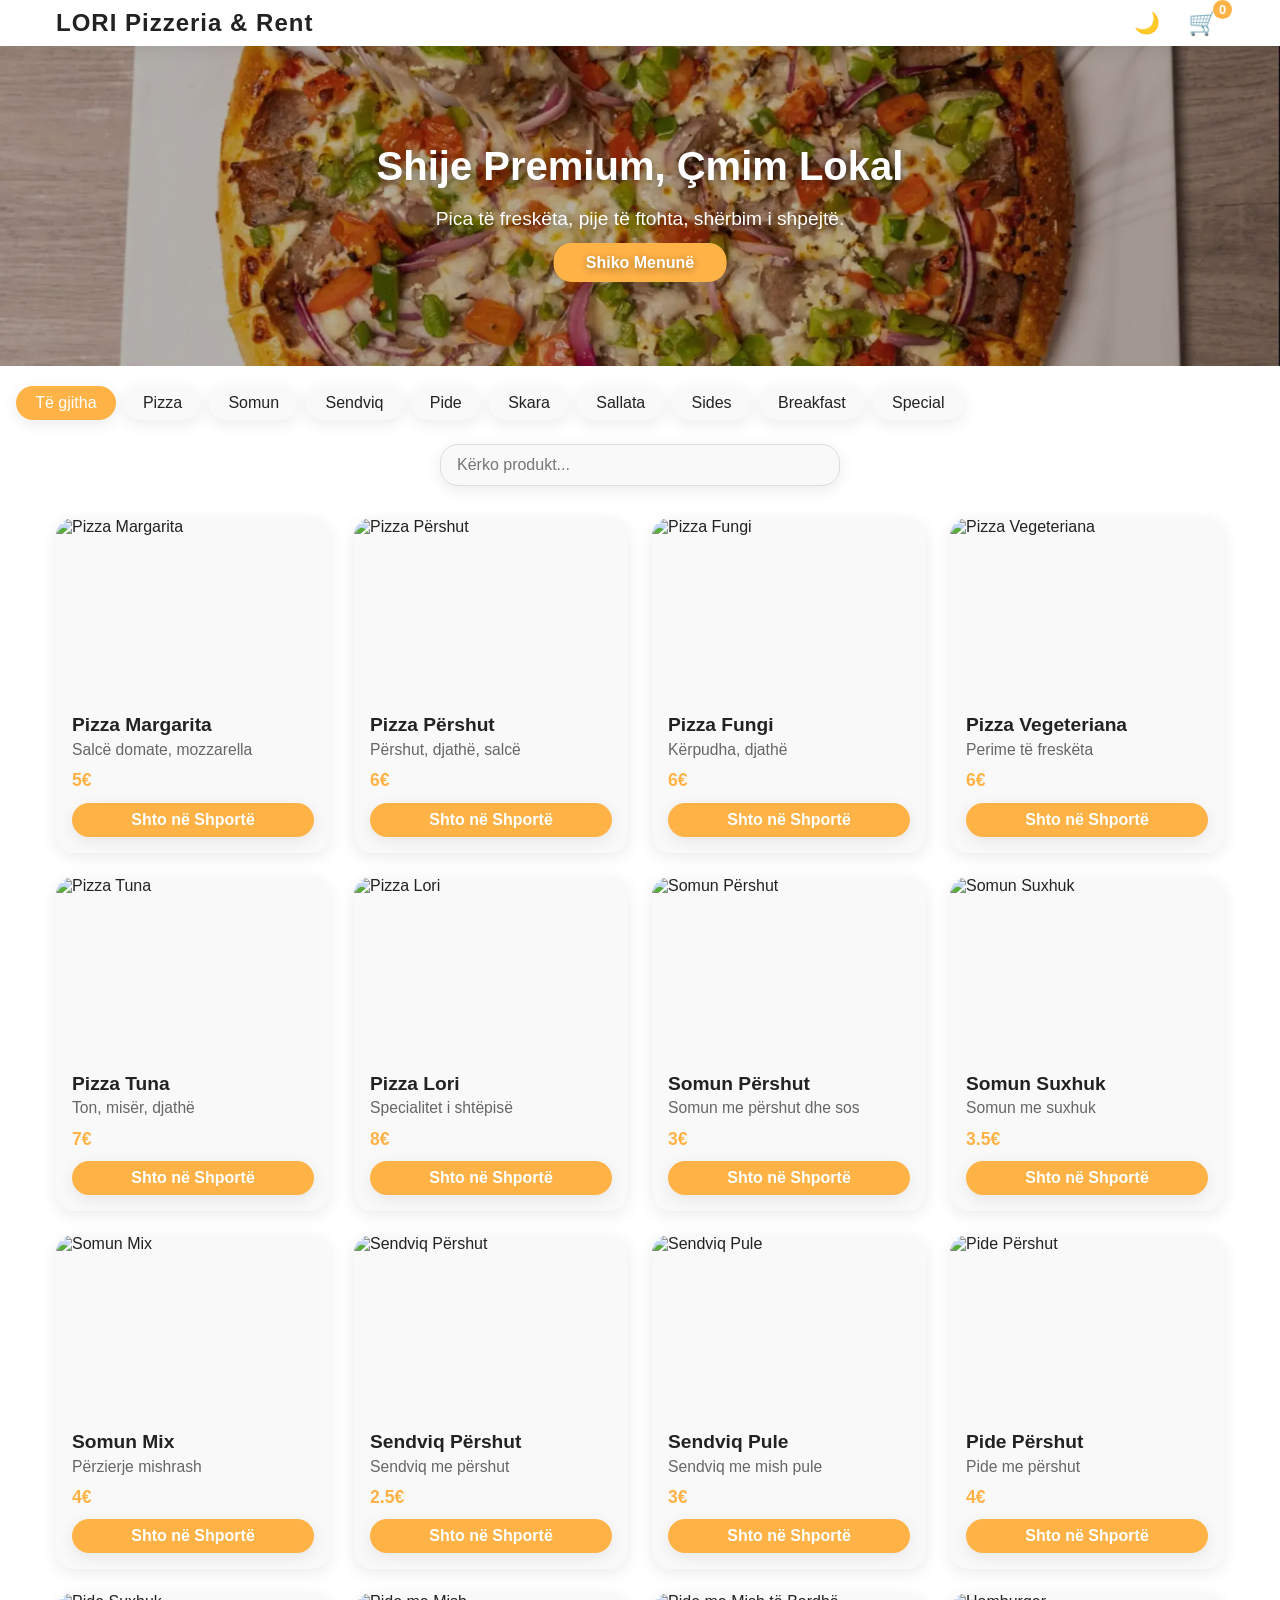
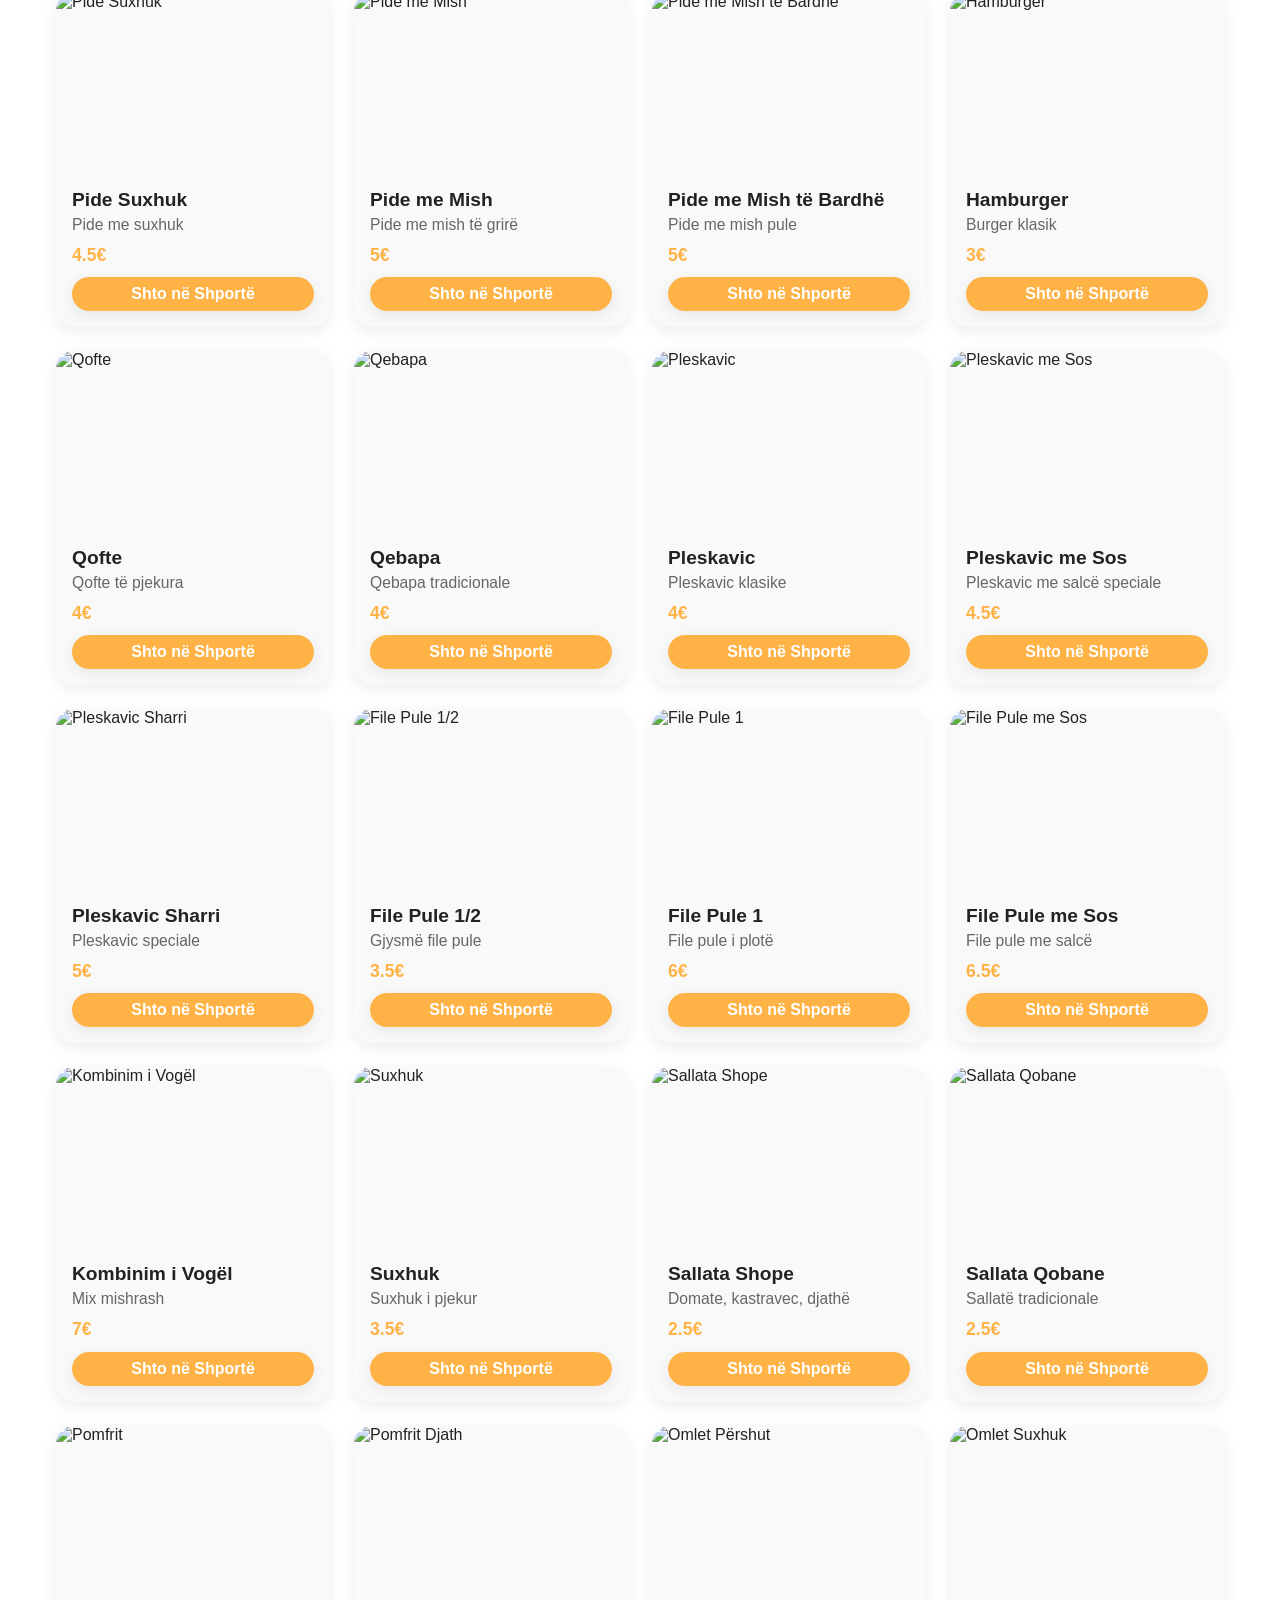
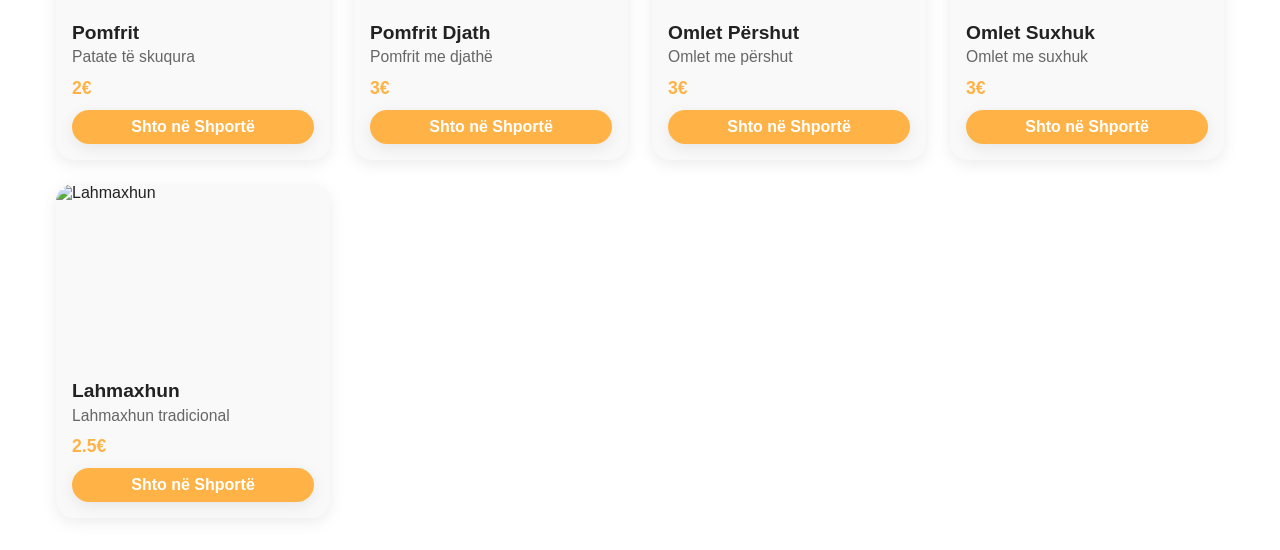
==== index.html @ ffef84b5 "Initial commit: LORI Pizzeria & Rent QR Menu SaaS" ====
<!doctype html>
<html lang="en">
  <head>
    <meta charset="UTF-8" />
    <meta name="viewport" content="width=device-width, initial-scale=1.0" />
    <title>LORI Pizzeria & Rent</title>
    <link rel="stylesheet" href="style.css" />
    <link rel="icon" href="assets/images/favicon.png" />
  </head>
  <body>
    <header class="navbar">
      <div class="container">
        <div class="logo">LORI Pizzeria & Rent</div>
        <div class="actions">
          <button id="darkModeToggle" aria-label="Toggle dark mode">
            <span class="icon-moon"></span>
          </button>
          <button id="cartBtn" class="cart-btn" aria-label="Open cart">
            <span class="icon-cart"></span>
            <span id="cartCount" class="cart-count">0</span>
          </button>
        </div>
      </div>
    </header>
    <main>
      <section class="hero">
        <img
          src="assets/images/home.avif"
          alt="Pizza Banner"
          class="hero-img"
        />
        <div class="hero-content">
          <h1>Shije Premium, Çmim Lokal</h1>
          <p>Pica të freskëta, pije të ftohta, shërbim i shpejtë.</p>
          <a href="#menu" class="scroll-btn">Shiko Menunë</a>
        </div>
      </section>
      <section class="category-filter" id="categoryFilter">
        <!-- Categories will be injected here -->
      </section>
      <section class="search-bar">
        <input type="text" id="searchInput" placeholder="Kërko produkt..." />
      </section>
      <section class="menu" id="menu">
        <div class="menu-grid" id="menuGrid">
          <!-- Products will be injected here -->
        </div>
      </section>
    </main>
    <!-- Product Modal -->
    <div id="productModal" class="modal">
      <div class="modal-content">
        <button class="close-modal" id="closeProductModal">&times;</button>
        <img id="modalProductImg" src="" alt="Product Image" />
        <h2 id="modalProductName"></h2>
        <p id="modalProductDesc"></p>
        <div class="modal-footer">
          <span id="modalProductPrice"></span>
          <button id="modalAddToCart" class="add-to-cart-btn">
            Shto në Shportë
          </button>
        </div>
      </div>
    </div>
    <!-- Cart Modal -->
    <div id="cartModal" class="modal">
      <div class="modal-content cart-modal-content">
        <button class="close-modal" id="closeCartModal">&times;</button>
        <h2>Shporta</h2>
        <div id="cartItems"></div>
        <div class="cart-total">
          <span>Totali:</span>
          <span id="cartTotal">0€</span>
        </div>
        <form id="orderForm">
          <input type="text" id="clientName" placeholder="Emri (opsionale)" />
          <input
            type="text"
            id="clientAddress"
            placeholder="Adresa (opsionale)"
          />
          <input
            type="text"
            id="clientNotes"
            placeholder="Shënime (opsionale)"
          />
          <div class="order-actions">
            <button type="button" id="sendWhatsApp" class="order-btn whatsapp">
              WhatsApp
            </button>
            <button type="button" id="sendSMS" class="order-btn sms">
              SMS
            </button>
            <button type="button" id="sendViber" class="order-btn viber">
              Viber
            </button>
          </div>
        </form>
      </div>
    </div>
    <div id="toast" class="toast"></div>
    <script src="script.js"></script>
  </body>
</html>
---- style.css ----
/* LORI Pizzeria & Rent - Modern UI */
:root {
  --primary: #ffb347;
  --secondary: #222;
  --bg: #fff;
  --text: #222;
  --card: #f9f9f9;
  --shadow: 0 4px 16px rgba(0,0,0,0.08);
  --radius: 18px;
  --transition: 0.2s cubic-bezier(.4,0,.2,1);
}
body.dark {
  --bg: #181818;
  --text: #fff;
  --card: #232323;
}
* { box-sizing: border-box; }
body {
  margin: 0;
  font-family: 'Segoe UI', Arial, sans-serif;
  background: var(--bg);
  color: var(--text);
  transition: background var(--transition), color var(--transition);
}
.navbar {
  position: sticky; top: 0; z-index: 100;
  background: var(--bg);
  box-shadow: var(--shadow);
  padding: 0.5rem 0;
}
.navbar .container {
  display: flex; align-items: center; justify-content: space-between;
  max-width: 1200px; margin: 0 auto; padding: 0 1rem;
}
.logo {
  font-size: 1.5rem; font-weight: bold; letter-spacing: 1px;
}
.actions { display: flex; gap: 1rem; }
.cart-btn {
  background: none; border: none; position: relative; cursor: pointer;
}
.icon-cart::before {
  content: '\1F6D2'; font-size: 1.5rem;
}
.cart-count {
  position: absolute; top: -8px; right: -8px;
  background: var(--primary); color: #fff; border-radius: 50%; font-size: 0.8rem;
  padding: 2px 6px; font-weight: bold;
}
#darkModeToggle {
  background: none; border: none; cursor: pointer;
}
.icon-moon::before {
  content: '\1F319'; font-size: 1.3rem;
}
.hero {
  position: relative; text-align: center; overflow: hidden;
}
.hero-img {
  width: 100%; max-height: 320px; object-fit: cover; filter: brightness(0.7);
}
.hero-content {
  position: absolute; top: 50%; left: 50%; transform: translate(-50%, -50%);
  color: #fff; text-shadow: 0 2px 8px rgba(0,0,0,0.4);
}
.hero-content h1 {
  font-size: 2.5rem; margin: 0 0 0.5rem;
}
.hero-content p {
  font-size: 1.2rem; margin-bottom: 1.5rem;
}
.scroll-btn {
  background: var(--primary); color: #fff; border: none; border-radius: var(--radius);
  padding: 0.7rem 2rem; font-size: 1rem; font-weight: bold; cursor: pointer;
  box-shadow: var(--shadow); text-decoration: none; transition: background var(--transition);
}
.scroll-btn:hover { background: #ffa500; }
.category-filter {
  display: flex; gap: 0.5rem; overflow-x: auto; padding: 1rem 1rem 0.5rem;
  background: var(--bg);
}
.category-btn {
  background: var(--card); color: var(--text); border: none; border-radius: var(--radius);
  padding: 0.5rem 1.2rem; font-size: 1rem; cursor: pointer; box-shadow: var(--shadow);
  transition: background var(--transition), color var(--transition);
  margin-bottom: 0.5rem;
}
.category-btn.active, .category-btn:hover {
  background: var(--primary); color: #fff;
}
.search-bar {
  display: flex; justify-content: center; padding: 0.5rem 1rem;
}
#searchInput {
  width: 100%; max-width: 400px; padding: 0.7rem 1rem; border-radius: var(--radius);
  border: 1px solid #ddd; font-size: 1rem; background: var(--card); color: var(--text);
  box-shadow: var(--shadow); outline: none; transition: border var(--transition);
}
#searchInput:focus { border: 1.5px solid var(--primary); }
.menu {
  padding: 1.5rem 1rem 2rem;
  max-width: 1200px; margin: 0 auto;
}
.menu-grid {
  display: grid; grid-template-columns: repeat(auto-fit, minmax(240px, 1fr)); gap: 1.5rem;
}
.product-card {
  background: var(--card); border-radius: var(--radius); box-shadow: var(--shadow);
  overflow: hidden; display: flex; flex-direction: column; transition: transform var(--transition), box-shadow var(--transition);
  cursor: pointer; position: relative;
}
.product-card:hover {
  transform: translateY(-6px) scale(1.03);
  box-shadow: 0 8px 32px rgba(0,0,0,0.13);
}
.product-img {
  width: 100%; height: 180px; object-fit: cover;
}
.product-info {
  padding: 1rem; flex: 1 1 auto; display: flex; flex-direction: column;
}
.product-title {
  font-size: 1.2rem; font-weight: bold; margin-bottom: 0.3rem;
}
.product-desc {
  font-size: 0.98rem; color: #666; margin-bottom: 0.7rem;
}
.product-price {
  font-size: 1.1rem; font-weight: bold; color: var(--primary); margin-bottom: 0.7rem;
}
.add-to-cart-btn {
  background: var(--primary); color: #fff; border: none; border-radius: var(--radius);
  padding: 0.5rem 1.2rem; font-size: 1rem; font-weight: bold; cursor: pointer;
  box-shadow: var(--shadow); transition: background var(--transition);
}
.add-to-cart-btn:hover { background: #ffa500; }
/* Modal Styles */
.modal {
  display: none; position: fixed; z-index: 200; left: 0; top: 0; width: 100vw; height: 100vh;
  background: rgba(0,0,0,0.35); justify-content: center; align-items: center; transition: opacity var(--transition);
}
.modal.show { display: flex; animation: fadeIn 0.2s; }
@keyframes fadeIn { from { opacity: 0; } to { opacity: 1; } }
.modal-content {
  background: var(--card); border-radius: var(--radius); box-shadow: var(--shadow);
  padding: 2rem 1.5rem; max-width: 400px; width: 95vw; position: relative; text-align: center;
  animation: modalPop 0.25s;
}
@keyframes modalPop { from { transform: scale(0.95); opacity: 0; } to { transform: scale(1); opacity: 1; } }
.close-modal {
  position: absolute; top: 1rem; right: 1rem; background: none; border: none; font-size: 1.5rem; color: #888; cursor: pointer;
}
.cart-modal-content { max-width: 480px; }
#cartItems { margin: 1.2rem 0; }
.cart-item {
  display: flex; align-items: center; gap: 0.7rem; background: var(--bg); border-radius: var(--radius);
  margin-bottom: 0.7rem; padding: 0.7rem 0.5rem; box-shadow: var(--shadow);
}
.cart-item-img {
  width: 54px; height: 54px; object-fit: cover; border-radius: var(--radius);
}
.cart-item-info { flex: 1 1 auto; }
.cart-item-title { font-weight: bold; font-size: 1rem; }
.cart-item-desc { font-size: 0.95rem; color: #888; }
.cart-item-controls {
  display: flex; flex-direction: column; align-items: center; gap: 0.2rem;
}
.cart-item-qty {
  display: flex; align-items: center; gap: 0.3rem;
}
.qty-btn {
  background: var(--primary); color: #fff; border: none; border-radius: 50%; width: 28px; height: 28px;
  font-size: 1.1rem; font-weight: bold; cursor: pointer; transition: background var(--transition);
}
.qty-btn:hover { background: #ffa500; }
.cart-item-price { font-size: 1rem; color: var(--primary); font-weight: bold; margin-top: 0.2rem; }
.delete-item {
  background: none; border: none; color: #e74c3c; font-size: 1.2rem; cursor: pointer; margin-left: 0.5rem;
}
.cart-total {
  display: flex; justify-content: space-between; font-size: 1.1rem; font-weight: bold; margin-bottom: 1rem;
}
.order-actions {
  display: flex; gap: 0.7rem; margin-top: 1rem; justify-content: center;
}
.order-btn {
  flex: 1 1 auto; padding: 0.7rem 0; border: none; border-radius: var(--radius); font-size: 1rem; font-weight: bold; cursor: pointer;
  transition: background var(--transition);
}
.order-btn.whatsapp { background: #25d366; color: #fff; }
.order-btn.sms { background: #007aff; color: #fff; }
.order-btn.viber { background: #665cac; color: #fff; }
.order-btn:hover { filter: brightness(0.93); }
#orderForm input {
  width: 100%; margin-bottom: 0.5rem; padding: 0.6rem 1rem; border-radius: var(--radius);
  border: 1px solid #ddd; font-size: 1rem; background: var(--bg); color: var(--text);
  box-shadow: var(--shadow); outline: none; transition: border var(--transition);
}
#orderForm input:focus { border: 1.5px solid var(--primary); }
.toast {
  position: fixed; bottom: 2rem; left: 50%; transform: translateX(-50%);
  background: var(--primary); color: #fff; padding: 1rem 2rem; border-radius: var(--radius);
  box-shadow: var(--shadow); font-size: 1.1rem; opacity: 0; pointer-events: none; transition: opacity 0.3s;
  z-index: 9999;
}
.toast.show { opacity: 1; pointer-events: auto; }
@media (max-width: 600px) {
  .hero-content h1 { font-size: 1.5rem; }
  .modal-content, .cart-modal-content { padding: 1rem 0.5rem; }
  .menu-grid { grid-template-columns: 1fr; }
}
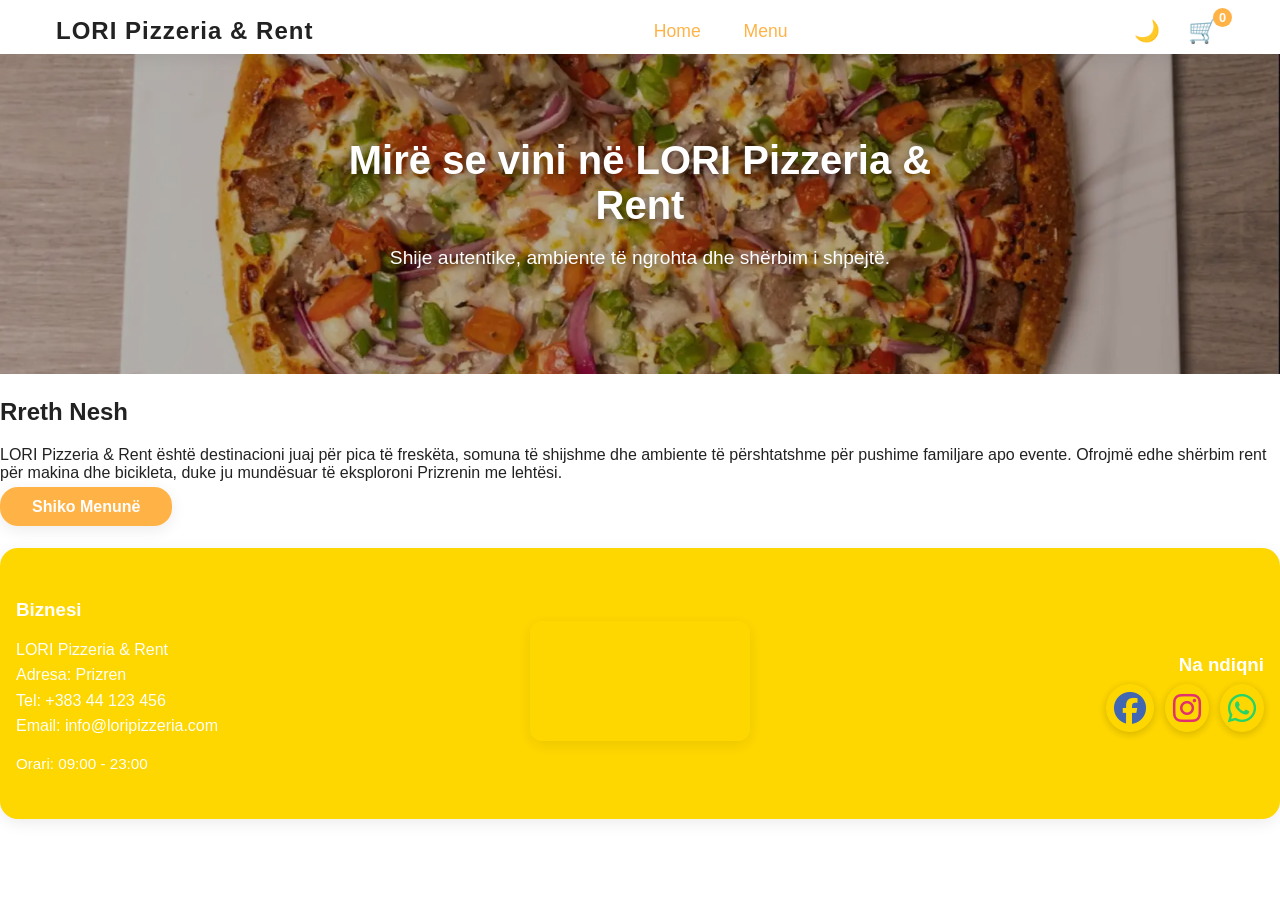
==== commit a041545b: "Improve cart.html UI: beautify cart buttons and cart details section, and update order message forma" ====
--- a/index.html
+++ b/index.html
@@ -3,102 +3,39 @@
   <head>
     <meta charset="UTF-8" />
     <meta name="viewport" content="width=device-width, initial-scale=1.0" />
-    <title>LORI Pizzeria & Rent</title>
+    <title>LORI Pizzeria & Rent - Home</title>
     <link rel="stylesheet" href="style.css" />
-    <link rel="icon" href="assets/images/favicon.png" />
+    <!-- Font Awesome CDN for icons -->
+    <link
+      rel="stylesheet"
+      href="https://cdnjs.cloudflare.com/ajax/libs/font-awesome/6.4.0/css/all.min.css"
+      referrerpolicy="no-referrer"
+    />
+    <script src="script.js" defer></script>
   </head>
   <body>
-    <header class="navbar">
-      <div class="container">
-        <div class="logo">LORI Pizzeria & Rent</div>
-        <div class="actions">
-          <button id="darkModeToggle" aria-label="Toggle dark mode">
-            <span class="icon-moon"></span>
-          </button>
-          <button id="cartBtn" class="cart-btn" aria-label="Open cart">
-            <span class="icon-cart"></span>
-            <span id="cartCount" class="cart-count">0</span>
-          </button>
-        </div>
-      </div>
-    </header>
+    <div id="navbar-placeholder"></div>
     <main>
       <section class="hero">
-        <img
-          src="assets/images/home.avif"
-          alt="Pizza Banner"
-          class="hero-img"
-        />
+        <img src="assets/images/home.avif" alt="Hero Pizza" class="hero-img" />
         <div class="hero-content">
-          <h1>Shije Premium, Çmim Lokal</h1>
-          <p>Pica të freskëta, pije të ftohta, shërbim i shpejtë.</p>
-          <a href="#menu" class="scroll-btn">Shiko Menunë</a>
+          <h1>Mirë se vini në LORI Pizzeria & Rent</h1>
+          <p>Shije autentike, ambiente të ngrohta dhe shërbim i shpejtë.</p>
         </div>
       </section>
-      <section class="category-filter" id="categoryFilter">
-        <!-- Categories will be injected here -->
-      </section>
-      <section class="search-bar">
-        <input type="text" id="searchInput" placeholder="Kërko produkt..." />
-      </section>
-      <section class="menu" id="menu">
-        <div class="menu-grid" id="menuGrid">
-          <!-- Products will be injected here -->
+      <section class="about">
+        <div class="about-content">
+          <h2>Rreth Nesh</h2>
+          <p>
+            LORI Pizzeria & Rent është destinacioni juaj për pica të freskëta,
+            somuna të shijshme dhe ambiente të përshtatshme për pushime
+            familjare apo evente. Ofrojmë edhe shërbim rent për makina dhe
+            bicikleta, duke ju mundësuar të eksploroni Prizrenin me lehtësi.
+          </p>
+          <a href="menu.html" class="scroll-btn">Shiko Menunë</a>
         </div>
       </section>
     </main>
-    <!-- Product Modal -->
-    <div id="productModal" class="modal">
-      <div class="modal-content">
-        <button class="close-modal" id="closeProductModal">&times;</button>
-        <img id="modalProductImg" src="" alt="Product Image" />
-        <h2 id="modalProductName"></h2>
-        <p id="modalProductDesc"></p>
-        <div class="modal-footer">
-          <span id="modalProductPrice"></span>
-          <button id="modalAddToCart" class="add-to-cart-btn">
-            Shto në Shportë
-          </button>
-        </div>
-      </div>
-    </div>
-    <!-- Cart Modal -->
-    <div id="cartModal" class="modal">
-      <div class="modal-content cart-modal-content">
-        <button class="close-modal" id="closeCartModal">&times;</button>
-        <h2>Shporta</h2>
-        <div id="cartItems"></div>
-        <div class="cart-total">
-          <span>Totali:</span>
-          <span id="cartTotal">0€</span>
-        </div>
-        <form id="orderForm">
-          <input type="text" id="clientName" placeholder="Emri (opsionale)" />
-          <input
-            type="text"
-            id="clientAddress"
-            placeholder="Adresa (opsionale)"
-          />
-          <input
-            type="text"
-            id="clientNotes"
-            placeholder="Shënime (opsionale)"
-          />
-          <div class="order-actions">
-            <button type="button" id="sendWhatsApp" class="order-btn whatsapp">
-              WhatsApp
-            </button>
-            <button type="button" id="sendSMS" class="order-btn sms">
-              SMS
-            </button>
-            <button type="button" id="sendViber" class="order-btn viber">
-              Viber
-            </button>
-          </div>
-        </form>
-      </div>
-    </div>
-    <div id="toast" class="toast"></div>
-    <script src="script.js"></script>
+    <div id="footer-placeholder"></div>
   </body>
 </html>
--- a/style.css
+++ b/style.css
@@ -1,3 +1,183 @@
+/* Cart Details Section Styles */
+.cart-details {
+  background: #fffbe7;
+  border-radius: 18px;
+  box-shadow: 0 4px 18px rgba(255, 168, 0, 0.10);
+  padding: 2rem 1.5rem 1.5rem 1.5rem;
+  margin-left: 1.5rem;
+  min-width: 320px;
+  max-width: 370px;
+  display: flex;
+  flex-direction: column;
+  align-items: stretch;
+}
+.cart-details-title {
+  font-size: 1.4rem;
+  font-weight: bold;
+  color: #ff9800;
+  margin-bottom: 1.2rem;
+  text-align: center;
+  letter-spacing: 0.5px;
+}
+.cart-details-inputs {
+  display: flex;
+  flex-direction: column;
+  gap: 0.7rem;
+  margin-bottom: 1.2rem;
+}
+.cart-input {
+  border: 1.5px solid #ffd180;
+  border-radius: 8px;
+  padding: 0.7rem 1rem;
+  font-size: 1rem;
+  background: #fff;
+  transition: border 0.2s;
+}
+.cart-input:focus {
+  border: 1.5px solid #ff9800;
+  outline: none;
+}
+.cart-details-actions {
+  display: flex;
+  gap: 0.7rem;
+  margin-bottom: 1.2rem;
+  justify-content: center;
+}
+.cart-btn-whatsapp, .cart-btn-sms, .cart-btn-viber {
+  flex: 1 1 0;
+  padding: 0.7rem 0.5rem;
+  border: none;
+  border-radius: 8px;
+  font-size: 1.05rem;
+  font-weight: 600;
+  cursor: pointer;
+  transition: background 0.2s, transform 0.15s;
+  box-shadow: 0 2px 8px rgba(0,0,0,0.06);
+}
+.cart-btn-whatsapp { background: linear-gradient(90deg, #25d366 60%, #128c7e 100%); color: #fff; }
+.cart-btn-whatsapp:hover { background: linear-gradient(90deg, #128c7e 60%, #25d366 100%); transform: translateY(-2px) scale(1.04); }
+.cart-btn-sms { background: linear-gradient(90deg, #ffd600 60%, #ff9800 100%); color: #333; }
+.cart-btn-sms:hover { background: linear-gradient(90deg, #ff9800 60%, #ffd600 100%); transform: translateY(-2px) scale(1.04); }
+.cart-btn-viber { background: linear-gradient(90deg, #8f5db7 60%, #6f3faa 100%); color: #fff; }
+.cart-btn-viber:hover { background: linear-gradient(90deg, #6f3faa 60%, #8f5db7 100%); transform: translateY(-2px) scale(1.04); }
+.cart-details-total {
+  display: flex;
+  justify-content: space-between;
+  align-items: center;
+  font-size: 1.15rem;
+  font-weight: bold;
+  color: #ff9800;
+  background: #fff3e0;
+  border-radius: 8px;
+  padding: 0.7rem 1rem;
+  margin-top: 0.5rem;
+  box-shadow: 0 1px 4px rgba(255, 168, 0, 0.07);
+}
+/* Top icon styles for menu.html */
+/* Footer social icons white */
+/* Footer social icons white and visible */
+/* Footer social icons: pure white, bigger, no shadow */
+/* Footer social icons: white with dark background for visibility */
+/* Footer social icons: white with thin border for visibility */
+/* Footer social icons: white, round, subtle shadow, correct Font Awesome shape */
+.footer .social-icons i {
+  border-radius: 50%;
+  padding: 8px;
+  opacity: 1 !important;
+  /* font-weight: bold; */
+  background: none;
+  box-shadow: 0 2px 8px rgba(0,0,0,0.18);
+  display: inline-flex;
+  align-items: center;
+  justify-content: center;
+}
+/* Social icon colors */
+.social-icon-facebook {
+  color: #4267b2;
+  border-radius: 50%;
+  box-shadow: var(--shadow);
+  padding: 4px;
+}
+.social-icon-instagram {
+  color: #e1306c;
+  border-radius: 50%;
+  box-shadow: var(--shadow);
+  padding: 4px;
+}
+.social-icon-whatsapp {
+  color: #25d366;
+  border-radius: 50%;
+  box-shadow: var(--shadow);
+  padding: 4px;
+}
+/* Footer styles moved from inline */
+.footer {
+  display: flex;
+  flex-wrap: wrap;
+  justify-content: space-between;
+  align-items: center;
+  background: #ffd700;
+  color: #fff;
+  box-shadow: var(--shadow);
+  border-radius: var(--radius);
+  padding: 2rem 1rem;
+  margin-top: 2rem;
+}
+.footer-left, .footer-center, .footer-right {
+  flex: 1 1 220px;
+  min-width: 220px;
+}
+.footer-center {
+  text-align: center;
+  color: #fff;
+}
+.footer-right {
+  text-align: right;
+  color: #fff;
+}
+.footer-title {
+  color: #fff;
+  margin-bottom: 0.5rem;
+}
+.footer-info {
+  font-size: 1rem;
+  line-height: 1.6;
+  color: #fff;
+}
+.footer-hours {
+  font-size: 0.95rem;
+  color: #fff;
+}
+.footer-map {
+  border-radius: 12px;
+  border: none;
+  box-shadow: var(--shadow);
+}
+.social-icons {
+  display: flex;
+  gap: 0.7rem;
+  justify-content: flex-end;
+}
+/* Navbar links styled like cart button */
+.nav-link {
+  color: var(--primary);
+  text-decoration: none;
+  font-size: 1.1rem;
+  font-weight: 500;
+  padding: 0.5rem 1.2rem;
+  border-radius: var(--radius);
+  transition: background var(--transition), color var(--transition);
+}
+.nav-link:hover {
+  background: var(--primary);
+  color: #fff;
+}
+.nav-link.active {
+  background: var(--primary);
+  color: #fff;
+  font-weight: bold;
+  box-shadow: var(--shadow);
+}
 /* LORI Pizzeria & Rent - Modern UI */
 :root {
   --primary: #ffb347;
@@ -26,7 +206,7 @@
   position: sticky; top: 0; z-index: 100;
   background: var(--bg);
   box-shadow: var(--shadow);
-  padding: 0.5rem 0;
+  padding: 1rem 0 0.5rem 0;
 }
 .navbar .container {
   display: flex; align-items: center; justify-content: space-between;
@@ -145,6 +325,16 @@
   background: var(--card); border-radius: var(--radius); box-shadow: var(--shadow);
   padding: 2rem 1.5rem; max-width: 400px; width: 95vw; position: relative; text-align: center;
   animation: modalPop 0.25s;
+  max-height: 90vh;
+  overflow-y: auto;
+}
+/* Product modal image responsive and limited */
+#productModal img, .modal-content img {
+  max-width: 100%;
+  max-height: 220px;
+  object-fit: contain;
+  border-radius: var(--radius);
+  margin-bottom: 1rem;
 }
 @keyframes modalPop { from { transform: scale(0.95); opacity: 0; } to { transform: scale(1); opacity: 1; } }
 .close-modal {
@@ -168,14 +358,45 @@
 .cart-item-qty {
   display: flex; align-items: center; gap: 0.3rem;
 }
+
 .qty-btn {
-  background: var(--primary); color: #fff; border: none; border-radius: 50%; width: 28px; height: 28px;
-  font-size: 1.1rem; font-weight: bold; cursor: pointer; transition: background var(--transition);
-}
-.qty-btn:hover { background: #ffa500; }
+  background: linear-gradient(135deg, #ff9800 0%, #ffb347 100%);
+  color: #fff;
+  border: none;
+  border-radius: 50%;
+  width: 32px;
+  height: 32px;
+  font-size: 1.2rem;
+  font-weight: bold;
+  cursor: pointer;
+  box-shadow: 0 2px 6px rgba(0,0,0,0.08);
+  transition: background 0.2s, transform 0.15s;
+  margin: 0 2px;
+}
+.qty-btn:hover {
+  background: linear-gradient(135deg, #ffa500 0%, #ff9800 100%);
+  transform: scale(1.08);
+}
 .cart-item-price { font-size: 1rem; color: var(--primary); font-weight: bold; margin-top: 0.2rem; }
 .delete-item {
-  background: none; border: none; color: #e74c3c; font-size: 1.2rem; cursor: pointer; margin-left: 0.5rem;
+  background: linear-gradient(135deg, #e74c3c 0%, #ff7675 100%);
+  border: none;
+  color: #fff;
+  font-size: 1.2rem;
+  cursor: pointer;
+  margin-left: 0.5rem;
+  border-radius: 50%;
+  width: 32px;
+  height: 32px;
+  display: flex;
+  align-items: center;
+  justify-content: center;
+  box-shadow: 0 2px 6px rgba(0,0,0,0.08);
+  transition: background 0.2s, transform 0.15s;
+}
+.delete-item:hover {
+  background: linear-gradient(135deg, #ff7675 0%, #e74c3c 100%);
+  transform: scale(1.08) rotate(-10deg);
 }
 .cart-total {
   display: flex; justify-content: space-between; font-size: 1.1rem; font-weight: bold; margin-bottom: 1rem;
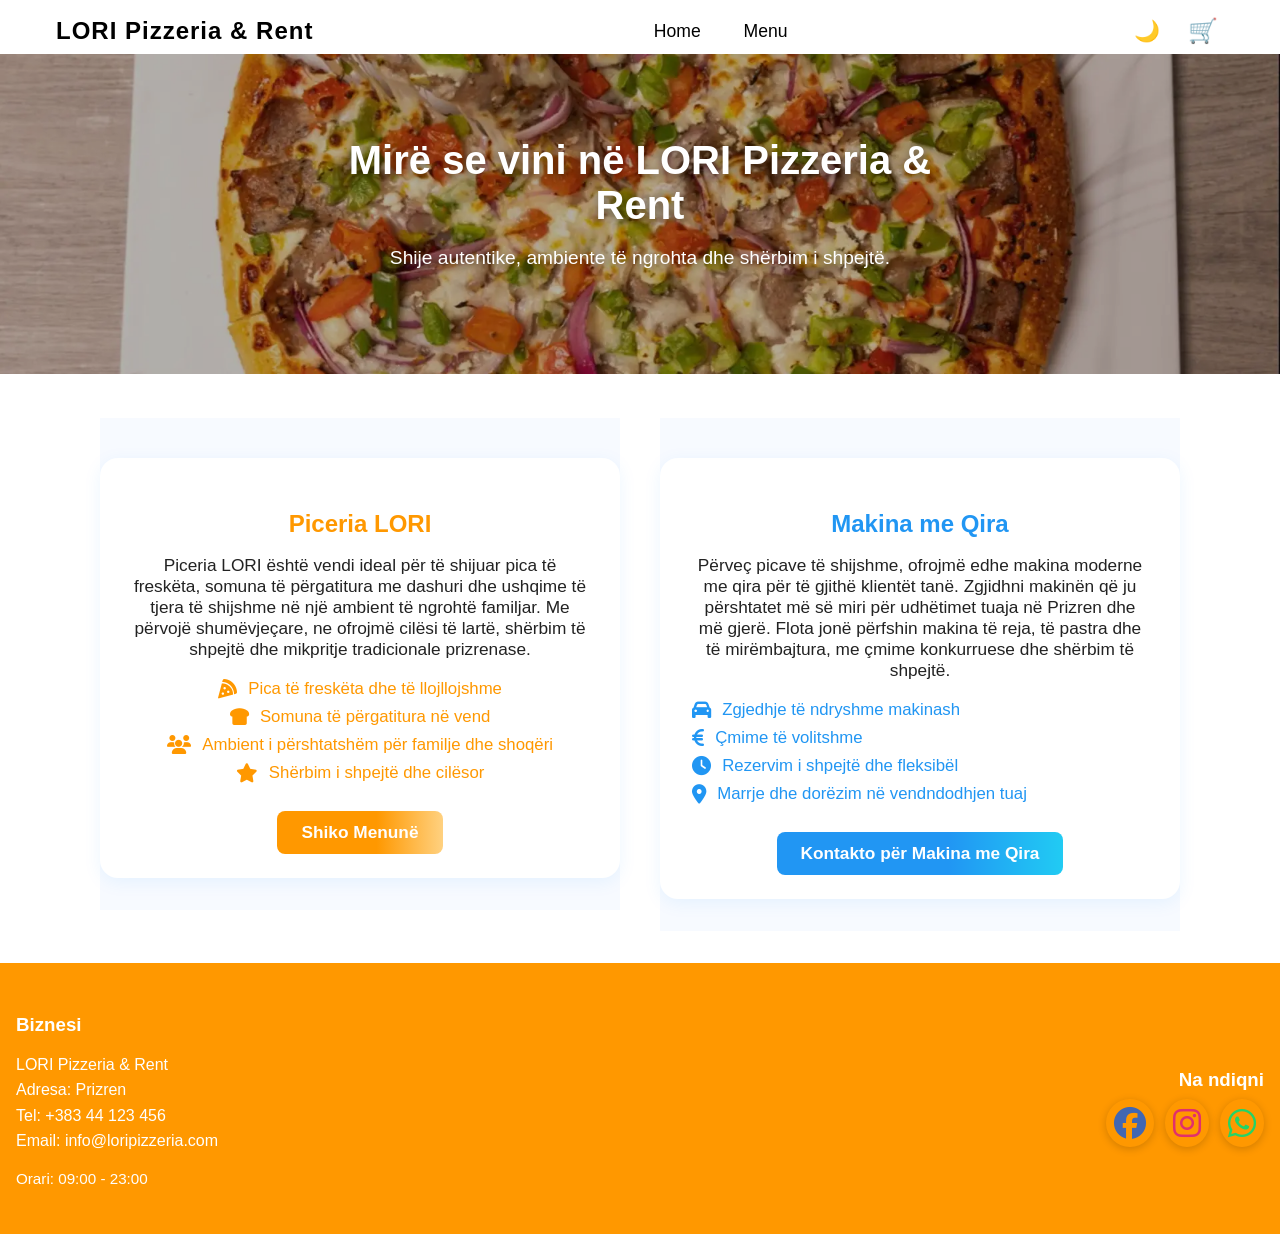
==== commit 57471b04: "Unify brand color: set footer background to #ff9800 and update 'Rreth Nesh' section to match 'Makina" ====
--- a/index.html
+++ b/index.html
@@ -24,15 +24,44 @@
         </div>
       </section>
       <section class="about">
-        <div class="about-content">
-          <h2>Rreth Nesh</h2>
-          <p>
-            LORI Pizzeria & Rent është destinacioni juaj për pica të freskëta,
-            somuna të shijshme dhe ambiente të përshtatshme për pushime
-            familjare apo evente. Ofrojmë edhe shërbim rent për makina dhe
-            bicikleta, duke ju mundësuar të eksploroni Prizrenin me lehtësi.
-          </p>
-          <a href="menu.html" class="scroll-btn">Shiko Menunë</a>
+      <div class="info-sections-flex">
+        <section class="about-section">
+          <div class="about-content">
+            <h2>Piceria LORI</h2>
+            <p>
+              Piceria LORI është vendi ideal për të shijuar pica të freskëta, somuna të përgatitura me dashuri dhe ushqime të tjera të shijshme në një ambient të ngrohtë familjar. Me përvojë shumëvjeçare, ne ofrojmë cilësi të lartë, shërbim të shpejtë dhe mikpritje tradicionale prizrenase.
+            </p>
+            <ul class="about-features">
+              <li><i class="fa fa-pizza-slice"></i> Pica të freskëta dhe të llojllojshme</li>
+              <li><i class="fa fa-bread-slice"></i> Somuna të përgatitura në vend</li>
+              <li><i class="fa fa-users"></i> Ambient i përshtatshëm për familje dhe shoqëri</li>
+              <li><i class="fa fa-star"></i> Shërbim i shpejtë dhe cilësor</li>
+            </ul>
+            <a href="menu.html" class="about-btn">Shiko Menunë</a>
+          </div>
+        </section>
+        <section class="rent-section">
+          <div class="rent-content">
+            <h2>Makina me Qira</h2>
+            <p>
+              Përveç picave të shijshme, ofrojmë edhe makina moderne me qira për
+              të gjithë klientët tanë. Zgjidhni makinën që ju përshtatet më së
+              miri për udhëtimet tuaja në Prizren dhe më gjerë. Flota jonë
+              përfshin makina të reja, të pastra dhe të mirëmbajtura, me çmime
+              konkurruese dhe shërbim të shpejtë.
+            </p>
+            <ul class="rent-features">
+              <li><i class="fa fa-car"></i> Zgjedhje të ndryshme makinash</li>
+              <li><i class="fa fa-euro-sign"></i> Çmime të volitshme</li>
+            <li>
+              <i class="fa fa-clock"></i> Rezervim i shpejtë dhe fleksibël
+            </li>
+            <li>
+              <i class="fa fa-map-marker-alt"></i> Marrje dhe dorëzim në
+              vendndodhjen tuaj
+            </li>
+          </ul>
+          <a href="#" class="rent-btn">Kontakto për Makina me Qira</a>
         </div>
       </section>
     </main>
--- a/style.css
+++ b/style.css
@@ -1,3 +1,132 @@
+/* Features and button for about section (pizzeria) */
+.about-features {
+  list-style: none;
+  padding: 0;
+  margin: 0 0 1.2rem 0;
+}
+.about-features li {
+  display: flex;
+  align-items: center;
+  gap: 0.7rem;
+  font-size: 1.05rem;
+  color: #ff9800;
+  margin-bottom: 0.5rem;
+  justify-content: center;
+}
+.about-features i {
+  font-size: 1.2rem;
+  color: #ff9800;
+}
+.about-btn {
+  display: inline-block;
+  background: linear-gradient(90deg, #ff9800 60%, #ffd180 100%);
+  color: #fff;
+  font-weight: 600;
+  padding: 0.7rem 1.5rem;
+  border-radius: 8px;
+  font-size: 1.08rem;
+  text-decoration: none;
+  transition: background 0.2s, transform 0.15s;
+  margin-top: 0.5rem;
+}
+.about-btn:hover {
+  background: linear-gradient(90deg, #ffd180 60%, #ff9800 100%);
+  transform: translateY(-2px) scale(1.04);
+}
+/* Flex container for about and rent sections */
+.info-sections-flex {
+  display: flex;
+  gap: 2.5rem;
+  justify-content: center;
+  align-items: flex-start;
+  flex-wrap: wrap;
+  margin: 2.5rem 0 1.5rem 0;
+}
+.about-section, .rent-section {
+  flex: 1 1 340px;
+  min-width: 320px;
+  max-width: 520px;
+}
+@media (max-width: 900px) {
+  .info-sections-flex {
+    flex-direction: column;
+    gap: 1.5rem;
+    align-items: center;
+  }
+  .about-section, .rent-section {
+    max-width: 98vw;
+  }
+}
+/* Makina me Qira Section Styles */
+.rent-section {
+  padding: 2.5rem 0 2rem 0;
+}
+.rent-content {
+  max-width: 700px;
+  margin: 0 auto;
+  text-align: left;
+  padding: 0 1.5rem;
+}
+.rent-content h2 {
+  color: #2196f3;
+  font-size: 1.5rem;
+  margin-bottom: 1rem;
+  font-weight: bold;
+}
+.rent-content p {
+  color: #222;
+  font-size: 1.08rem;
+  margin-bottom: 1.2rem;
+}
+.rent-features {
+  list-style: none;
+  padding: 0;
+  margin: 0 0 1.2rem 0;
+}
+.rent-features li {
+  display: flex;
+  align-items: center;
+  gap: 0.7rem;
+  font-size: 1.05rem;
+  color: #2196f3;
+  margin-bottom: 0.5rem;
+}
+.rent-features i {
+  font-size: 1.2rem;
+  color: #2196f3;
+}
+.rent-btn {
+  display: inline-block;
+  background: linear-gradient(90deg, #2196f3 60%, #21cbf3 100%);
+  color: #fff;
+  font-weight: 600;
+  padding: 0.7rem 1.5rem;
+  border-radius: 8px;
+  font-size: 1.08rem;
+  text-decoration: none;
+  transition: background 0.2s, transform 0.15s;
+  margin-top: 0.5rem;
+}
+.rent-btn:hover {
+  background: linear-gradient(90deg, #21cbf3 60%, #2196f3 100%);
+  transform: translateY(-2px) scale(1.04);
+}
+/* Card style for about and rent sections */
+.about-section, .rent-section {
+  background: #f7faff;
+  padding: 2.5rem 0 2rem 0;
+  display: flex;
+  justify-content: center;
+  align-items: center;
+}
+.about-content, .rent-content {
+  max-width: 540px;
+  background: #fff;
+  border-radius: 18px;
+  box-shadow: 0 4px 18px rgba(0, 140, 255, 0.08);
+  padding: 2rem 2rem 1.5rem 2rem;
+  text-align: center;
+}
 /* Cart Details Section Styles */
 .cart-details {
   background: #fffbe7;
@@ -116,7 +245,7 @@
   flex-wrap: wrap;
   justify-content: space-between;
   align-items: center;
-  background: #ffd700;
+  background: #ff9800;
   color: #fff;
   box-shadow: var(--shadow);
   border-radius: var(--radius);
@@ -168,15 +297,23 @@
   border-radius: var(--radius);
   transition: background var(--transition), color var(--transition);
 }
-.nav-link:hover {
-  background: var(--primary);
-  color: #fff;
-}
-.nav-link.active {
-  background: var(--primary);
-  color: #fff;
+.about {
+  margin: 0;
+}
+.about-content {
+  margin: 0;
+}
+.about-content h2 {
+  color: #ff9800;
+  font-size: 1.5rem;
+  margin-bottom: 1rem;
   font-weight: bold;
-  box-shadow: var(--shadow);
+}
+.about-content p {
+  color: #222;
+  font-size: 1.08rem;
+  margin-bottom: 1.2rem;
+}
 }
 /* LORI Pizzeria & Rent - Modern UI */
 :root {
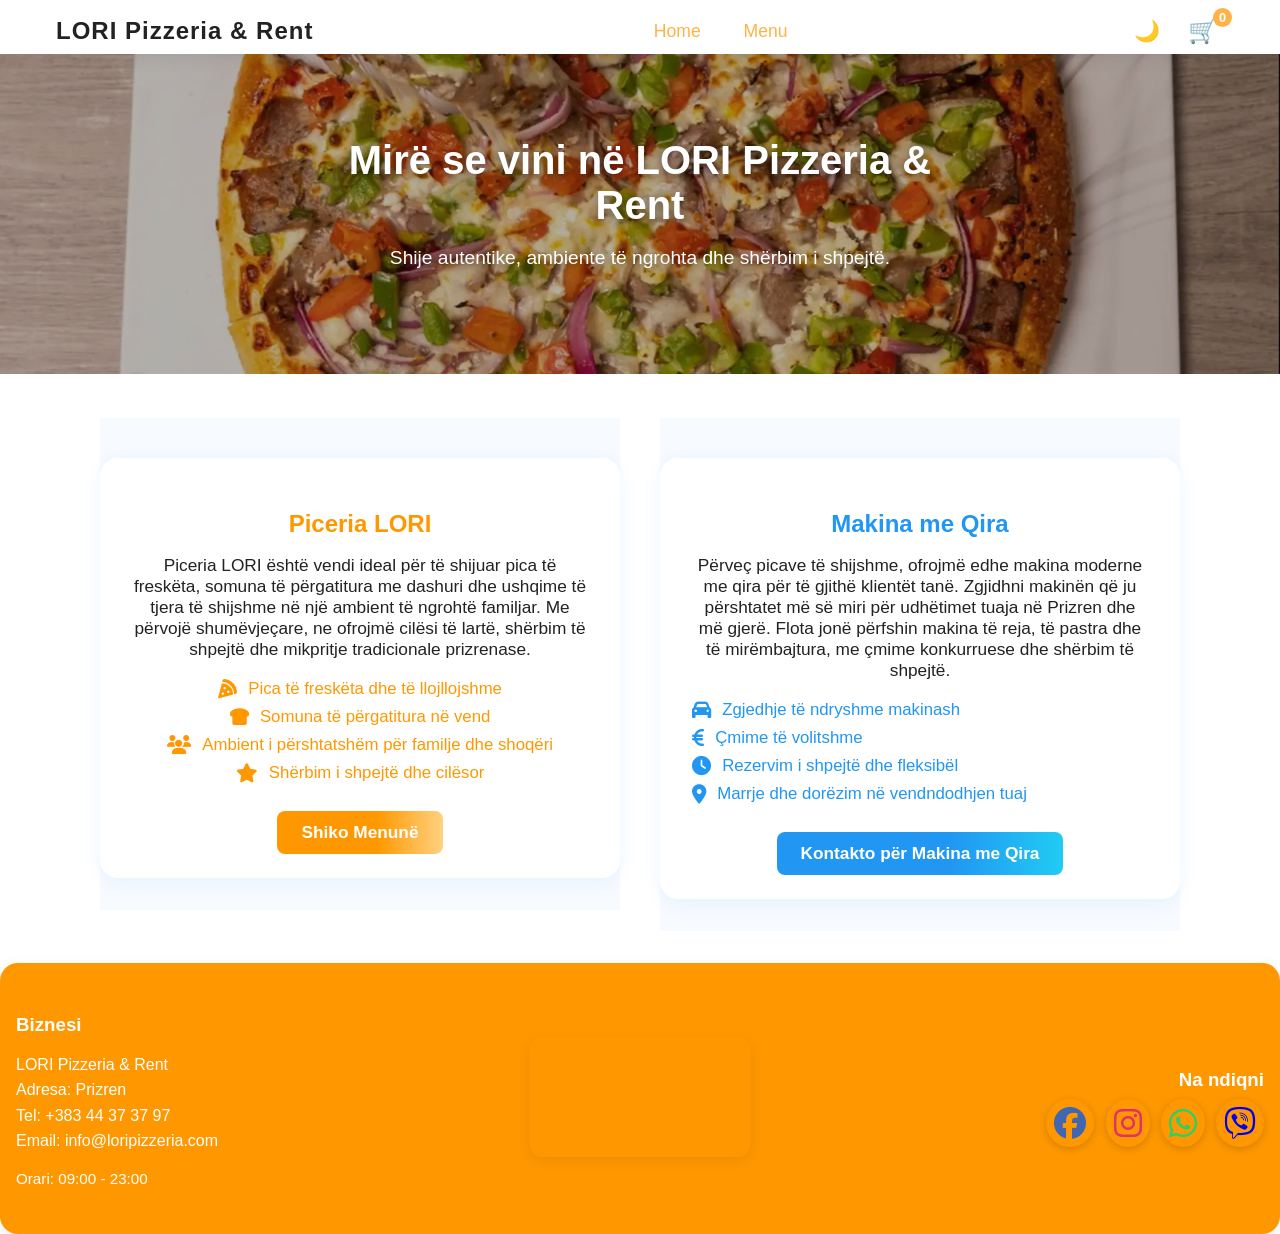
==== commit 75dde998: "Dërgo mesazhe WhatsApp, SMS dhe Viber te numri +38344373797" ====
--- a/index.html
+++ b/index.html
@@ -61,7 +61,7 @@
               vendndodhjen tuaj
             </li>
           </ul>
-          <a href="#" class="rent-btn">Kontakto për Makina me Qira</a>
+          <a href="tel:+38344373797" class="rent-btn">Kontakto për Makina me Qira</a>
         </div>
       </section>
     </main>
--- a/style.css
+++ b/style.css
@@ -1,3 +1,27 @@
+/* Flex layout for cart page */
+.cart-flex {
+  display: flex;
+  gap: 2.5rem;
+  justify-content: center;
+  align-items: flex-start;
+  flex-wrap: wrap;
+  margin: 2.5rem 0 1.5rem 0;
+}
+.cart-list, .cart-details {
+  flex: 1 1 340px;
+  min-width: 320px;
+  max-width: 520px;
+}
+@media (max-width: 900px) {
+  .cart-flex {
+    flex-direction: column;
+    gap: 1.5rem;
+    align-items: center;
+  }
+  .cart-list, .cart-details {
+    max-width: 98vw;
+  }
+}
 /* Features and button for about section (pizzeria) */
 .about-features {
   list-style: none;
@@ -314,7 +338,7 @@
   font-size: 1.08rem;
   margin-bottom: 1.2rem;
 }
-}
+
 /* LORI Pizzeria & Rent - Modern UI */
 :root {
   --primary: #ffb347;
@@ -393,17 +417,35 @@
 }
 .scroll-btn:hover { background: #ffa500; }
 .category-filter {
-  display: flex; gap: 0.5rem; overflow-x: auto; padding: 1rem 1rem 0.5rem;
-  background: var(--bg);
+  display: flex;
+  gap: 0.7rem;
+  overflow-x: auto;
+  padding: 1.2rem 1.5rem 1rem 1.5rem;
+  background: #fffbe7;
+  border-radius: 16px;
+  box-shadow: 0 2px 12px rgba(255,168,0,0.07);
+  margin: 1.5rem auto 1.2rem auto;
+  max-width: 900px;
+  align-items: center;
 }
 .category-btn {
-  background: var(--card); color: var(--text); border: none; border-radius: var(--radius);
-  padding: 0.5rem 1.2rem; font-size: 1rem; cursor: pointer; box-shadow: var(--shadow);
-  transition: background var(--transition), color var(--transition);
+  background: #fff8e1;
+  color: #ff9800;
+  border: none;
+  border-radius: 22px;
+  padding: 0.5rem 1.3rem;
+  font-size: 1.05rem;
+  font-weight: 500;
+  cursor: pointer;
+  box-shadow: 0 1px 4px rgba(255,168,0,0.06);
+  transition: background 0.18s, color 0.18s, box-shadow 0.18s;
   margin-bottom: 0.5rem;
-}
-.category-btn.active, .category-btn:hover {
-  background: var(--primary); color: #fff;
+  outline: none;
+}
+.category-btn.active, .category-btn:focus, .category-btn:hover {
+  background: #ff9800;
+  color: #fff;
+  box-shadow: 0 2px 8px rgba(255,168,0,0.13);
 }
 .search-bar {
   display: flex; justify-content: center; padding: 0.5rem 1rem;
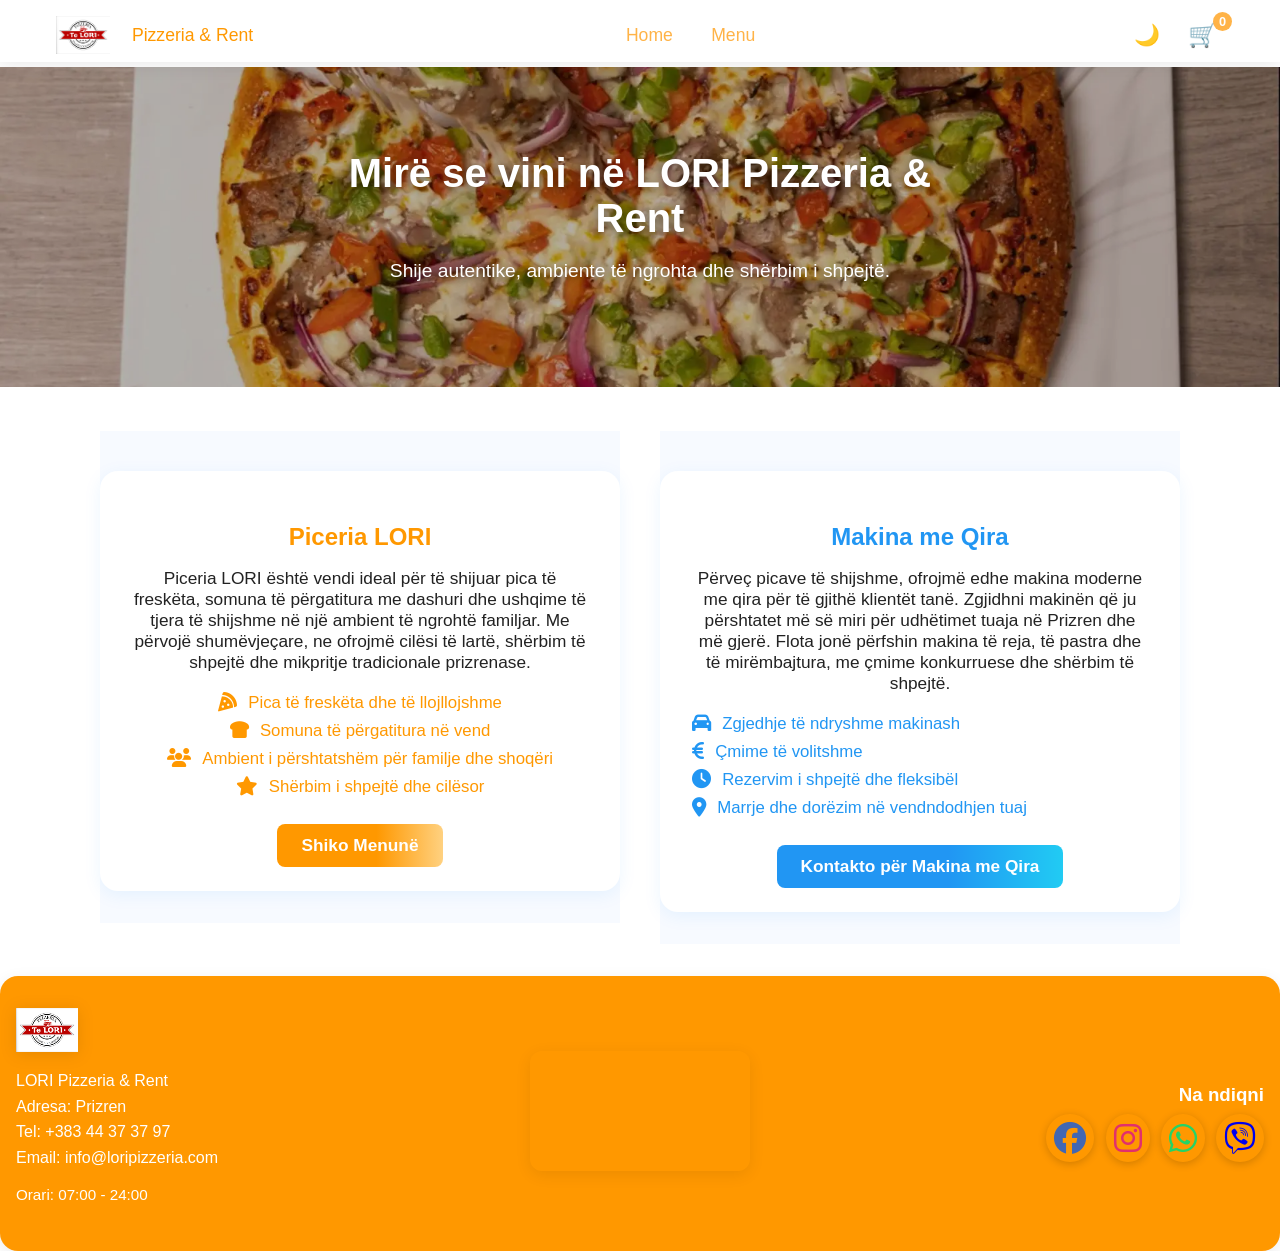
==== commit 5a57a837: "Update navigation and redirects: index.html -> home, menu.html -> menu, cart.html -> cart" ====
--- a/index.html
+++ b/index.html
@@ -37,7 +37,7 @@
               <li><i class="fa fa-users"></i> Ambient i përshtatshëm për familje dhe shoqëri</li>
               <li><i class="fa fa-star"></i> Shërbim i shpejtë dhe cilësor</li>
             </ul>
-            <a href="menu.html" class="about-btn">Shiko Menunë</a>
+            <a href="menu" class="about-btn">Shiko Menunë</a>
           </div>
         </section>
         <section class="rent-section">
--- a/style.css
+++ b/style.css
@@ -1,3 +1,210 @@
+@media (max-width: 700px) {
+    .navbar {
+      background-color: #fff8e1 !important;
+      background-image: url("assets/images/9805773.jpg") !important;
+      background-repeat: no-repeat !important;
+      background-size: cover !important;
+      border-bottom: 1.5px solid #ff9800;
+    }
+  .logo-img {
+    height: 54px;
+    width: auto;
+  }
+}
+
+@media (max-width: 700px) {
+  body {
+    padding-bottom: 64px; /* Lartësia e bottom navbar + pak hapësirë */
+  }
+}
+/* Ngjyra portokalli për tekstin nën logon në navbar */
+.logo-sub {
+  color: #ff9800 !important;
+  .logo-sub {
+    color: #ff9800 !important;
+    font-size: 1.1rem;
+    text-align: left;
+    margin-top: 0;
+    font-weight: 500;
+    white-space: nowrap;
+    display: block;
+  }
+  font-size: 1.1rem;
+  text-align: center;
+  margin-top: 0.1rem;
+  font-weight: 500;
+}
+/* Logo image styles for navbar and footer */
+.logo-img {
+  height: 38px;
+  width: auto;
+  margin-right: 0.7rem;
+  vertical-align: middle;
+  display: inline-block;
+}
+.logo-img-footer {
+  height: 44px;
+  width: auto;
+  margin-bottom: 0.5rem;
+  display: block;
+  filter: drop-shadow(0 2px 8px rgba(0,0,0,0.10));
+}
+.logo-center {
+  display: flex;
+  flex-direction: row;
+  align-items: center;
+  gap: 0.7rem;
+  width: auto;
+}
+.logo-img {
+  margin-right: 0.7rem;
+}
+.logo-sub {
+  display: inline-flex;
+  align-items: center;
+  margin: 0;
+}
+.desktop-nav { display: flex; }
+@media (max-width: 700px) {
+  .desktop-nav { display: none !important; }
+  .navbar .container {
+    flex-direction: column;
+    align-items: center;
+    justify-content: center;
+    padding: 0.7rem 0 0.3rem 0;
+  }
+  .logo-center {
+    display: flex;
+    flex-direction: row;
+    align-items: center;
+    justify-content: center;
+    width: 100vw;
+    height: 60px;
+    padding: 0 2vw;
+    box-sizing: border-box;
+    gap: 0;
+    overflow: hidden;
+  }
+  .logo-img {
+    width: auto;
+    height: 64px;
+    max-width: 220px;
+    max-height: 68px;
+    object-fit: contain;
+    margin: 0 auto;
+    display: block;
+  }
+  .logo-sub {
+    display: none !important;
+  }
+  .bottom-navbar {
+    display: flex;
+    position: fixed;
+    left: 0; right: 0; bottom: 0;
+    width: 100vw;
+    background: #fffbe7;
+    border-top: 1.5px solid #ffd180;
+    box-shadow: 0 -2px 12px rgba(255,168,0,0.07);
+    z-index: 1000;
+    height: 56px;
+  }
+}
+@media (min-width: 701px) {
+  .bottom-navbar { display: none !important; }
+}
+/* Bottom navbar for mobile */
+.bottom-navbar {
+  display: none;
+}
+.bottom-nav-btn {
+  flex: 1 1 0;
+  display: flex;
+  flex-direction: column;
+  align-items: center;
+  justify-content: center;
+  padding: 0.5rem 0 0.2rem 0;
+  color: #ff9800;
+  background: none;
+  border: none;
+  font-size: 1.2rem;
+  text-decoration: none;
+  position: relative;
+}
+.bottom-nav-btn:active, .bottom-nav-btn:focus {
+  background: #fffbe7;
+}
+.bottom-nav-label {
+  font-size: 0.85rem;
+  margin-top: 2px;
+}
+.cart-count-badge {
+  position: absolute;
+  top: 2px;
+  right: 18px;
+  background: #ff9800;
+  color: #fff;
+  border-radius: 50%;
+  font-size: 0.8rem;
+  padding: 2px 6px;
+  font-weight: bold;
+  z-index: 2;
+}
+@media (max-width: 700px) {
+  .navbar .container {
+    display: flex;
+    flex-direction: column;
+    align-items: center;
+    justify-content: center;
+    padding: 0.7rem 0 0.3rem 0;
+  }
+  .logo-center {
+    display: flex;
+    flex-direction: column;
+    align-items: center;
+    justify-content: center;
+    width: 100vw;
+  }
+  .logo-main {
+    font-size: 1.7rem;
+    font-weight: bold;
+    letter-spacing: 1px;
+    color: #ff9800;
+    text-align: center;
+  }
+  .logo-sub {
+    font-size: 1.1rem;
+    color: #222;
+    text-align: center;
+    margin-top: 0.1rem;
+    font-weight: 500;
+  }
+  .navbar nav, .navbar .actions {
+    display: none !important;
+  }
+  .bottom-navbar {
+    display: flex;
+    position: fixed;
+    left: 0; right: 0; bottom: 0;
+    width: 100vw;
+    background: #fffbe7;
+    border-top: 1.5px solid #ffd180;
+    box-shadow: 0 -2px 12px rgba(255,168,0,0.07);
+    z-index: 1000;
+    height: 56px;
+  }
+}
+/* Reduce space when cart is empty (especially on mobile) */
+@media (max-width: 600px) {
+  .cart-list:has(.cart-info:only-child),
+  .cart-list:has(#cartItemsList:empty) {
+    margin-bottom: 0.5rem;
+    padding-bottom: 0.5rem;
+  }
+  .cart-details {
+    margin-top: 0.5rem;
+    padding-top: 1rem;
+  }
+}
 /* Flex layout for cart page */
 .cart-flex {
   display: flex;
@@ -364,10 +571,18 @@
   transition: background var(--transition), color var(--transition);
 }
 .navbar {
-  position: sticky; top: 0; z-index: 100;
+  position: fixed;
+  top: 0;
+  left: 0;
+  width: 100vw;
+  z-index: 100;
   background: var(--bg);
   box-shadow: var(--shadow);
   padding: 1rem 0 0.5rem 0;
+}
+
+body {
+  padding-top: 4.2rem; /* Lartësia e navbar-it për të mos u mbuluar përmbajtja */
 }
 .navbar .container {
   display: flex; align-items: center; justify-content: space-between;
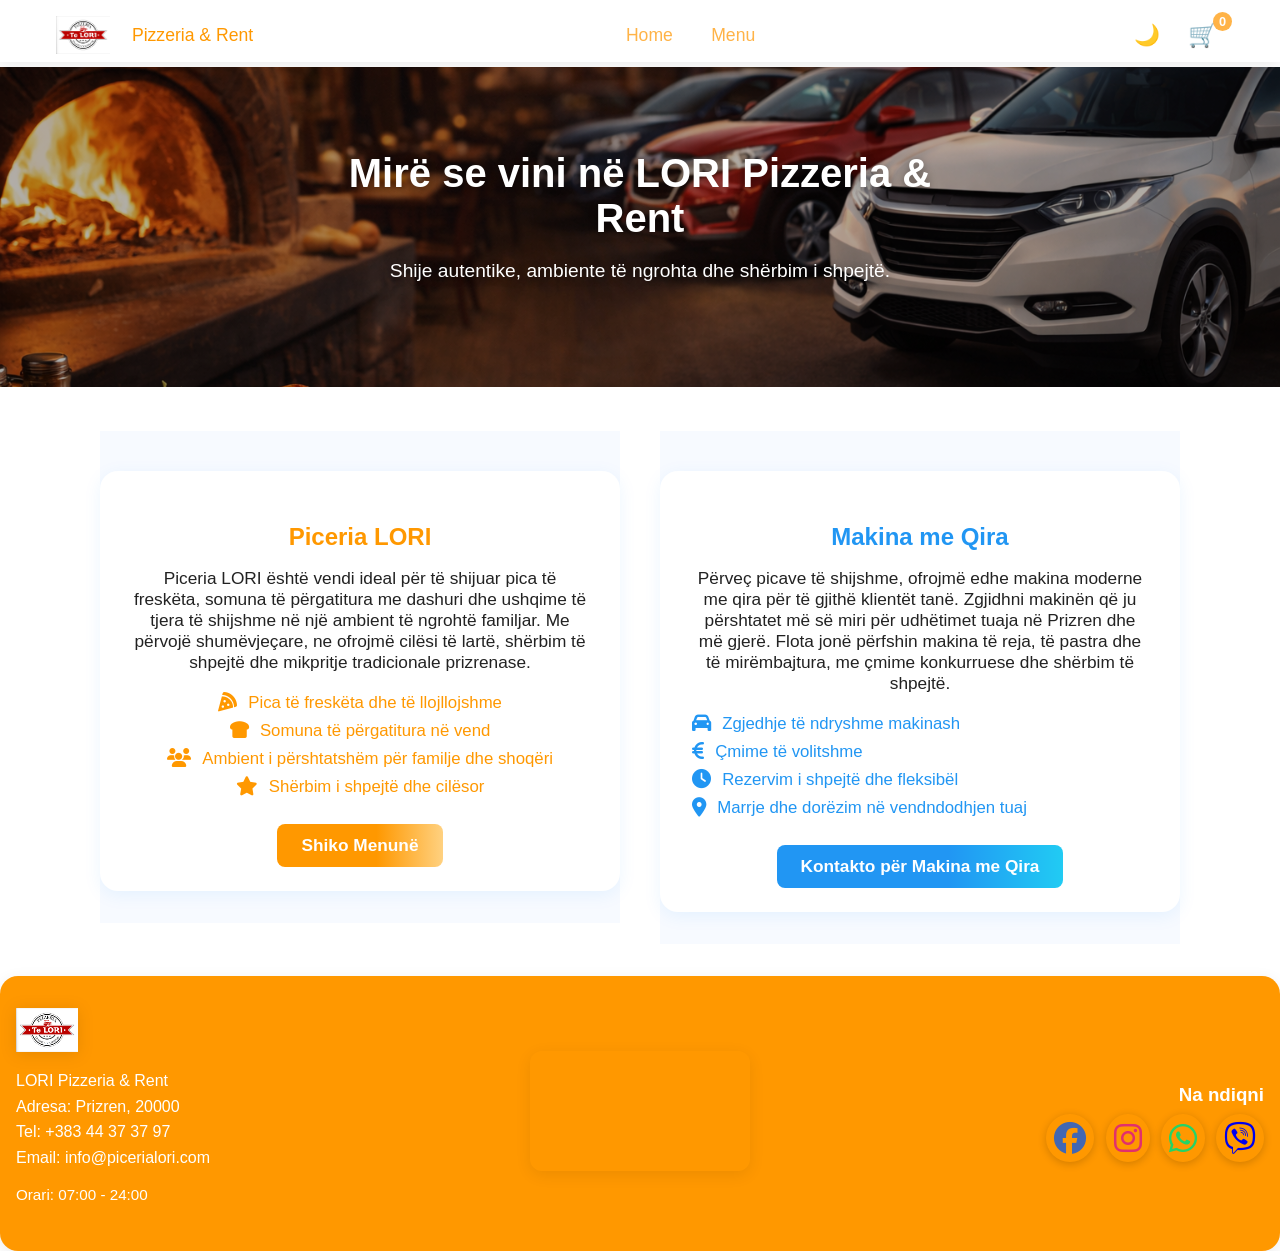
==== commit 1f396edc: "Update Instagram link in footer and prepare for email update as requested." ====
--- a/index.html
+++ b/index.html
@@ -17,7 +17,7 @@
     <div id="navbar-placeholder"></div>
     <main>
       <section class="hero">
-        <img src="assets/images/home.avif" alt="Hero Pizza" class="hero-img" />
+        <img src="assets/images/heroo.png" alt="Hero Pizza" class="hero-img" />
         <div class="hero-content">
           <h1>Mirë se vini në LORI Pizzeria & Rent</h1>
           <p>Shije autentike, ambiente të ngrohta dhe shërbim i shpejtë.</p>
--- a/style.css
+++ b/style.css
@@ -1,3 +1,15 @@
+/* Back to menu link styles for cart.html */
+.back-to-menu {
+  margin: 2rem 0 0 2rem;
+}
+.back-to-menu-link {
+  text-decoration: none;
+  color: inherit;
+  font-size: 1.2rem;
+  display: flex;
+  align-items: center;
+  gap: 0.5rem;
+}
 @media (max-width: 700px) {
     .navbar {
       background-color: #fff8e1 !important;
@@ -71,7 +83,7 @@
     flex-direction: column;
     align-items: center;
     justify-content: center;
-    padding: 0.7rem 0 0.3rem 0;
+    padding: 0.2rem 0 0.1rem 0;
   }
   .logo-center {
     display: flex;
@@ -79,17 +91,17 @@
     align-items: center;
     justify-content: center;
     width: 100vw;
-    height: 60px;
-    padding: 0 2vw;
+    height: 44px;
+    padding: 0 1vw;
     box-sizing: border-box;
     gap: 0;
     overflow: hidden;
   }
   .logo-img {
     width: auto;
-    height: 64px;
-    max-width: 220px;
-    max-height: 68px;
+    height: 36px;
+    max-width: 100px;
+    max-height: 44px;
     object-fit: contain;
     margin: 0 auto;
     display: block;
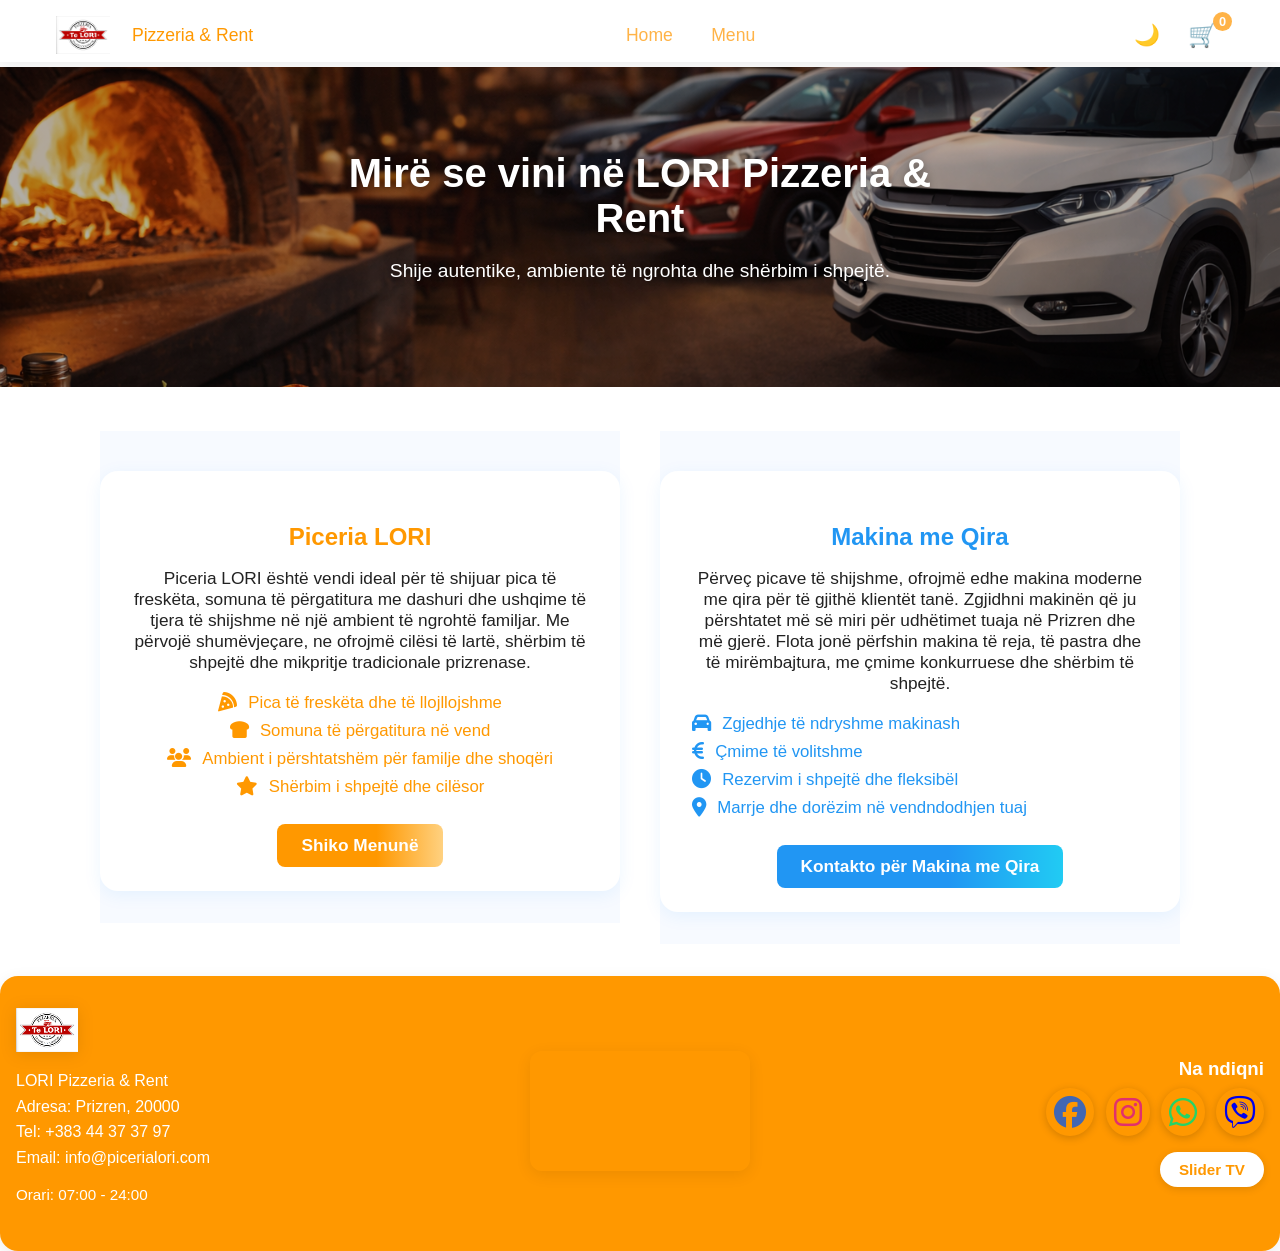
==== commit 8685f92f: "Update menu product photos and fix local navigation links. Replace menu images with cropped food pho" ====
--- a/index.html
+++ b/index.html
@@ -37,7 +37,7 @@
               <li><i class="fa fa-users"></i> Ambient i përshtatshëm për familje dhe shoqëri</li>
               <li><i class="fa fa-star"></i> Shërbim i shpejtë dhe cilësor</li>
             </ul>
-            <a href="menu" class="about-btn">Shiko Menunë</a>
+            <a href="menu.html" class="about-btn">Shiko Menunë</a>
           </div>
         </section>
         <section class="rent-section">
--- a/style.css
+++ b/style.css
@@ -530,6 +530,24 @@
   gap: 0.7rem;
   justify-content: flex-end;
 }
+.footer-slider-btn {
+  display: inline-block;
+  margin-top: 1rem;
+  padding: 0.55rem 1.2rem;
+  background: #fff;
+  color: #ff9800;
+  font-weight: 700;
+  font-size: 0.95rem;
+  text-decoration: none;
+  border-radius: 999px;
+  box-shadow: 0 2px 8px rgba(0, 0, 0, 0.12);
+  transition: background 0.18s, color 0.18s, transform 0.15s;
+}
+.footer-slider-btn:hover {
+  background: #fff8e1;
+  color: #e65100;
+  transform: translateY(-1px);
+}
 /* Navbar links styled like cart button */
 .nav-link {
   color: var(--primary);
